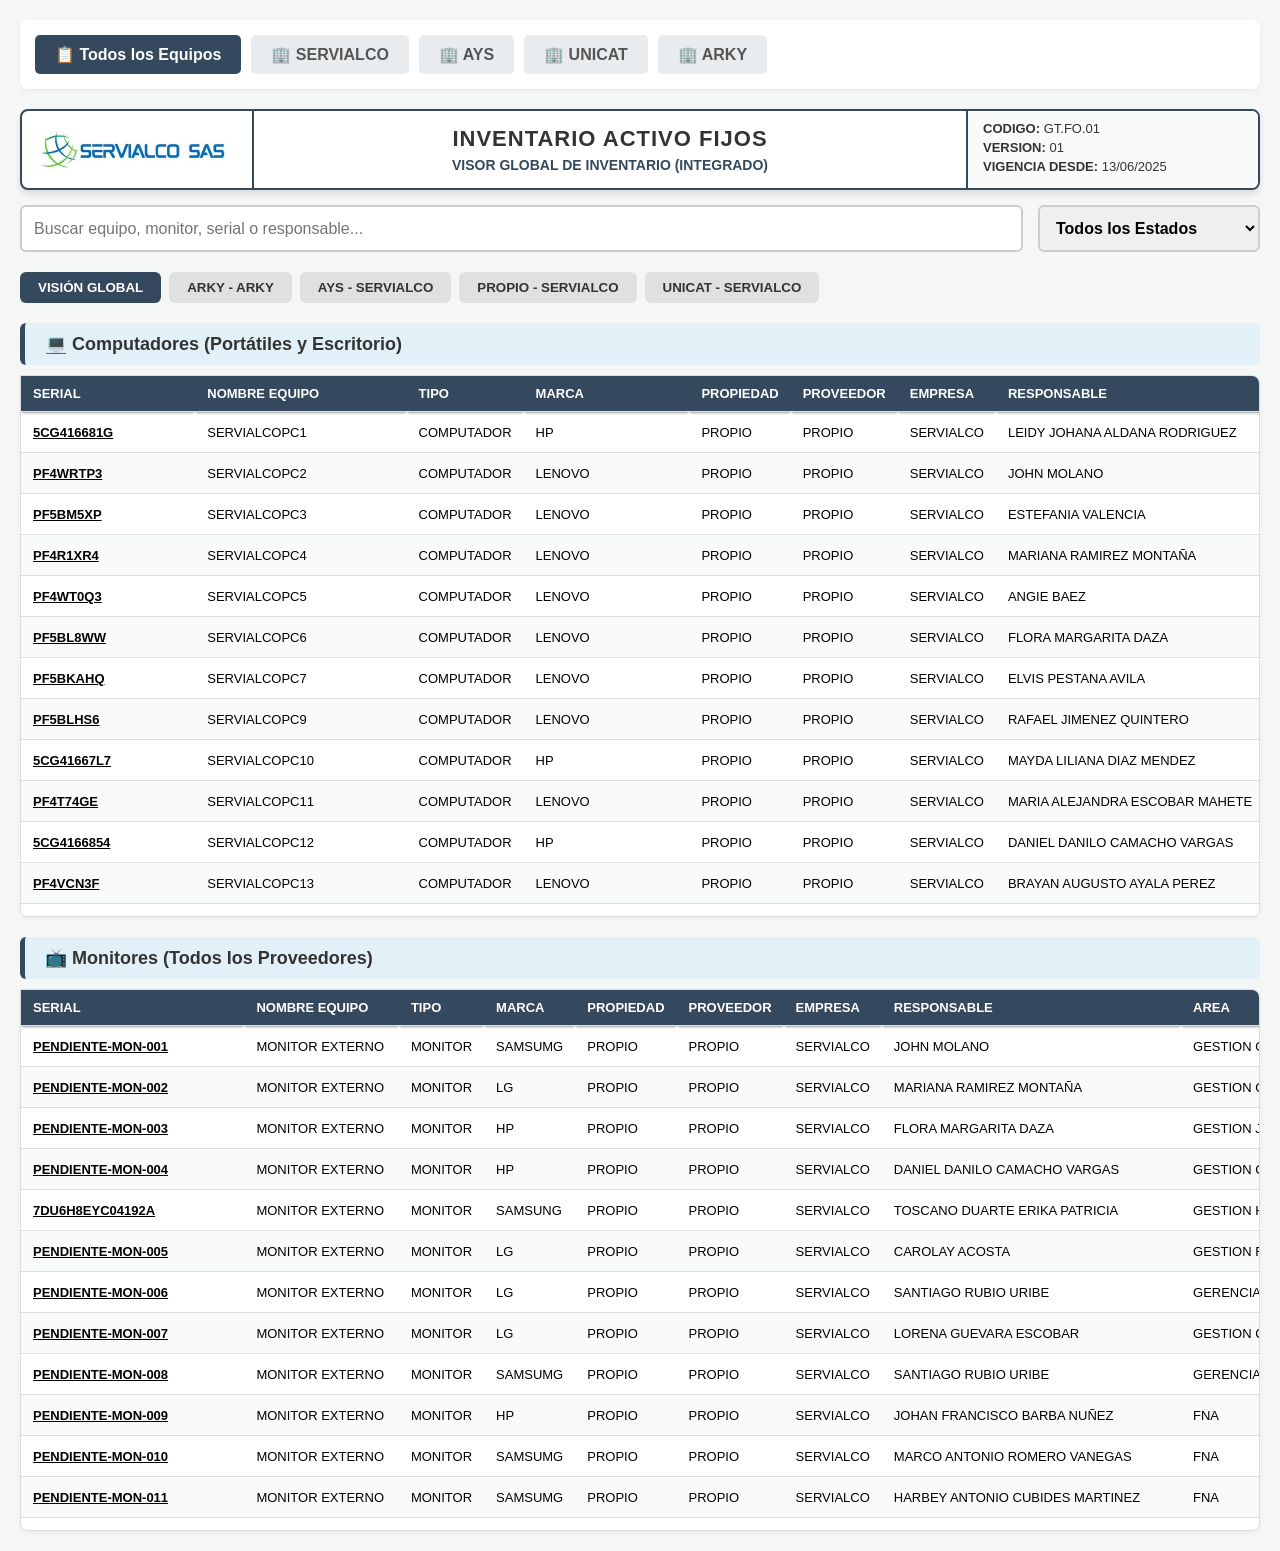
==== index.html @ 87a8bcdc "Refactor index.html for navigation and table updates Updated navigation menu and header section. Imp" ====
<!DOCTYPE html>
<html lang="es">
<head>
    <meta charset="UTF-8">
    <meta name="viewport" content="width=device-width, initial-scale=1.0">
    <title>Visor Global de Inventario - Servialco</title>
    <link rel="stylesheet" href="css/style.css">
    <style>
        :root { --tema-color: #34495E; }
        .tabs { display: flex; gap: 8px; margin-bottom: 15px; overflow-x: auto; }
        .tab-btn { background-color: #e0e0e0; border: none; padding: 8px 18px; cursor: pointer; border-radius: 6px; font-weight: bold; color: #333; transition: 0.3s; white-space: nowrap; }
        .tab-btn:hover { background-color: #7f8c8d; color: white; }
        .tab-btn.active { background-color: var(--tema-color); color: white; }
    </style>
</head>
<body>

    <!-- MENÚ DE NAVEGACIÓN -->
    <div class="nav-modules">
        <a href="index.html" class="active">📋 Todos los Equipos</a>
        <a href="Servialco/servialco.html">🏢 SERVIALCO</a>
        <a href="AYS-Servialco/ays-servialco.html">🏢 AYS</a>
        <a href="UNICAT/unicat.html">🏢 UNICAT</a>
        <a href="ARKY/arky.html">🏢 ARKY</a>
    </div>

    <!-- NUEVA CABECERA OFICIAL: ETIQUETA ACTIVO FIJOS -->
    <div class="doc-header">
        <div class="doc-logo">
            <img src="logo-servialco.png" alt="Logo" onerror="this.style.display='none'">
        </div>
        <div class="doc-title">
            INVENTARIO ACTIVO FIJOS
            <span>VISOR GLOBAL DE INVENTARIO (INTEGRADO)</span>
        </div>
        <div class="doc-meta">
            <div><strong>CODIGO:</strong> GT.FO.01</div>
            <div><strong>VERSION:</strong> 01</div>
            <div><strong>VIGENCIA DESDE:</strong> 13/06/2025</div>
        </div>
    </div>

    <!-- FILTROS Y BÚSQUEDA -->
    <div class="search-container">
        <input type="text" id="buscador" class="buscador" onkeyup="filtrarTabla()" placeholder="Buscar equipo, monitor, serial o responsable...">
        <select id="filtro-estado" class="filtro-estado" onchange="filtrarTabla()">
            <option value="">Todos los Estados</option>
            <option value="ASIGNADO">Asignados</option>
            <option value="BODEGA">En Bodega</option>
            <option value="DEVUELTO">Devueltos a Proveedor</option>
            <option value="SOPORTE">En Soporte</option>
        </select>
    </div>

    <div class="tabs" id="tabs-container"></div>

    <!-- TABLAS DE DATOS CON CLASE table-container (Activa el Sticky Header) -->
    <div id="sec-computadores" style="display:none;">
        <h2 class="titulo-seccion">💻 Computadores (Portátiles y Escritorio)</h2>
        <div class="table-container">
            <table>
                <thead><tr class="filas-cabecera"></tr></thead>
                <tbody id="cuerpo-computadores"></tbody>
            </table>
        </div>
    </div>

    <div id="sec-monitores" style="display:none;">
        <h2 class="titulo-seccion">📺 Monitores (Todos los Proveedores)</h2>
        <div class="table-container">
            <table>
                <thead><tr class="filas-cabecera"></tr></thead>
                <tbody id="cuerpo-monitores"></tbody>
            </table>
        </div>
    </div>

    <!-- MODAL DE CONSULTA DE HISTORIAL -->
    <div id="modalHistorial" class="modal">
        <div class="modal-content" style="width: 80%;">
            <div class="modal-header">Trazabilidad del Activo: <span id="historial-serial"></span></div>
            <div class="table-container" style="max-height: 350px;">
                <table style="width:100%;">
                    <thead>
                        <tr>
                            <th>Fecha</th>
                            <th>Evento</th>
                            <th>Responsable</th>
                            <th>Ubicación</th>
                            <th>Estado</th>
                            <th>Observaciones</th>
                        </tr>
                    </thead>
                    <tbody id="cuerpo-historial"></tbody>
                </table>
            </div>
            <div class="modal-footer">
                <button class="btn-cancelar" onclick="cerrarHistorial()">Cerrar</button>
            </div>
        </div>
    </div>

    <script>
        let encabezadosGlobales = [];
        let datosGlobales = [];

        // Rutas a los CSV de todos los módulos
        const ARCHIVOS_CSV = [
            'Servialco/servialco.csv',
            'AYS-Servialco/ays-servialco.csv',
            'UNICAT/unicat.csv',
            'ARKY/arky.csv'
        ];

        window.onload = () => { cargarInventarioUnificado(); };

        async function cargarInventarioUnificado() {
            try {
                datosGlobales = [];
                let gruposUnicos = new Set();
                let cabeceraEstablecida = false;

                const timestamp = new Date().getTime();
                const respuestas = await Promise.all(
                    ARCHIVOS_CSV.map(url => fetch(`${url}?${timestamp}`).then(r => r.ok ? r.text() : ''))
                );

                respuestas.forEach(data => {
                    if (!data) return;
                    const filas = data.split('\n').filter(row => row.trim().length > 0);
                    if (filas.length === 0) return;

                    const separador = filas[0].includes(';') ? ';' : ',';
                    
                    if (!cabeceraEstablecida) {
                        encabezadosGlobales = filas[0].split(separador);
                        let htmlCabecera = '';
                        encabezadosGlobales.forEach((h, index) => {
                            // Forzamos el nombre de la columna 0 a "SERIAL" por estética unificada
                            let nombreMostrar = index === 0 ? 'SERIAL' : h.toUpperCase().replace(/_/g, ' ');
                            htmlCabecera += `<th>${nombreMostrar}</th>`;
                        });
                        document.querySelectorAll('.filas-cabecera').forEach(el => el.innerHTML = htmlCabecera);
                        cabeceraEstablecida = true;
                    }

                    for (let i = 1; i < filas.length; i++) {
                        const columnas = filas[i].split(separador);
                        const proveedor = columnas[5] ? columnas[5].trim() : 'PROPIO';
                        const empresa = columnas[6] ? columnas[6].trim() : 'S/E';
                        const etiquetaGrupo = `${proveedor} - ${empresa}`;
                        
                        gruposUnicos.add(etiquetaGrupo);
                        datosGlobales.push({ data: columnas, grupo: etiquetaGrupo });
                    }
                });

                const tabsContainer = document.getElementById('tabs-container');
                tabsContainer.innerHTML = `<button class="tab-btn active" onclick="filtrarPorPestana('TODOS', this)">VISIÓN GLOBAL</button>`;
                
                Array.from(gruposUnicos).sort().forEach(grupo => {
                    if (grupo !== " - ") tabsContainer.innerHTML += `<button class="tab-btn" onclick="filtrarPorPestana('${grupo}', this)">${grupo}</button>`;
                });

                pintarTablas(datosGlobales);
                filtrarTabla();
            } catch (e) { console.error("Error unificando los inventarios", e); }
        }

        function pintarTablas(datos) {
            let htmlComps = '';
            let htmlMons = '';

            // Búsqueda dinámica de índices de columna por nombre
            let idxEstado = encabezadosGlobales.findIndex(h => h.toLowerCase() === 'estado');
            let idxTipo = encabezadosGlobales.findIndex(h => h.toLowerCase() === 'tipo');
            let idxSerialOrig = 0; // En nuestros CSV estandarizados, la llave primaria SIEMPRE es la col 0

            datos.forEach(fila => {
                let celdas = fila.data;
                let estadoActual = idxEstado > -1 && celdas[idxEstado] ? celdas[idxEstado].trim().toUpperCase() : '';
                let valSerialOrig = celdas[idxSerialOrig] ? celdas[idxSerialOrig].trim() : '';
                let tipoVal = idxTipo > -1 && celdas[idxTipo] ? celdas[idxTipo].trim().toUpperCase() : '';

                let esMonitor = tipoVal.includes('MONITOR') || tipoVal.includes('PANTALLA');

                let filaHtml = `<tr class="fila-dato ${esMonitor ? 'fila-monitor' : 'fila-comp'}" data-grupo="${fila.grupo}" data-estado="${estadoActual}">`;
                
                celdas.forEach((celda, index) => {
                    let contenido = celda || '';
                    if (index === idxEstado) {
                        let claseBadge = contenido === 'ASIGNADO' ? 'bg-asignado' : (contenido === 'BODEGA' ? 'bg-bodega' : 'bg-default');
                        contenido = `<span class="badge ${claseBadge}">${contenido}</span>`;
                    }
                    
                    // Colocamos el enlace clickeable azul en la columna del Serial (Columna 0)
                    if (index === idxSerialOrig && valSerialOrig !== '') {
                        contenido = `<a href="javascript:void(0)" onclick="verHistorial('${valSerialOrig}')" style="color: inherit; font-weight: bold; text-decoration: underline; cursor: pointer;">${valSerialOrig}</a>`;
                    }
                    
                    filaHtml += `<td>${contenido}</td>`;
                });
                filaHtml += '</tr>';

                if (esMonitor) htmlMons += filaHtml;
                else htmlComps += filaHtml;
            });

            document.getElementById('cuerpo-computadores').innerHTML = htmlComps;
            document.getElementById('cuerpo-monitores').innerHTML = htmlMons;
        }

        function filtrarPorPestana(grupo, btn) {
            document.querySelectorAll('.tab-btn').forEach(b => b.classList.remove('active'));
            btn.classList.add('active');
            document.getElementById("buscador").value = '';
            document.getElementById("filtro-estado").value = '';
            filtrarTabla();
        }

        function filtrarTabla() {
            let filtroGlobal = document.getElementById("buscador").value.toUpperCase();
            let filtroEstado = document.getElementById("filtro-estado").value.toUpperCase();
            let grupoActivo = document.querySelector('.tab-btn.active').innerText;

            let countC = 0, countM = 0;

            document.querySelectorAll('.fila-dato').forEach(fila => {
                let coincidePestana = (grupoActivo.includes('TODOS') || grupoActivo.includes('GLOBAL') || fila.getAttribute('data-grupo') === grupoActivo);
                let coincideEstado = (filtroEstado === "" || fila.getAttribute('data-estado') === filtroEstado);
                let coincideGlobal = fila.innerText.toUpperCase().includes(filtroGlobal);
                
                if (coincidePestana && coincideEstado && coincideGlobal) {
                    fila.style.display = "";
                    if (fila.classList.contains('fila-comp')) countC++;
                    else if (fila.classList.contains('fila-monitor')) countM++;
                } else {
                    fila.style.display = "none";
                }
            });

            document.getElementById('sec-computadores').style.display = countC > 0 ? 'block' : 'none';
            document.getElementById('sec-monitores').style.display = countM > 0 ? 'block' : 'none';
        }

        function cerrarHistorial() { document.getElementById('modalHistorial').style.display = 'none'; }

        async function verHistorial(serialPrincipal) {
            try {
                document.getElementById('historial-serial').innerText = serialPrincipal;
                document.getElementById('cuerpo-historial').innerHTML = '<tr><td colspan="6" style="text-align:center; padding: 20px;">Consultando bitácora... ⏳</td></tr>';
                document.getElementById('modalHistorial').style.display = 'block';

                const response = await fetch('bitacora.csv?' + new Date().getTime());
                const data = await response.text();
                const filas = data.split('\n').filter(row => row.trim().length > 0);
                
                let htmlHistorial = '';
                let hayRegistros = false;
                
                for(let i=1; i<filas.length; i++) {
                    let sep = filas[i].includes(';') ? ';' : ',';
                    let cols = filas[i].split(sep);
                    let colSerial = cols[1] ? cols[1].trim().toUpperCase() : '';
                    
                    if(colSerial === serialPrincipal.toUpperCase()) {
                        hayRegistros = true;
                        htmlHistorial += `<tr style="border-bottom: 1px solid #ddd;">
                            <td style="padding: 10px;">${cols[0] || ''}</td>
                            <td style="padding: 10px;"><strong>${cols[2] || ''}</strong></td>
                            <td style="padding: 10px;">${cols[3] || ''}</td>
                            <td style="padding: 10px;">${cols[6] || ''}</td>
                            <td style="padding: 10px;"><span class="badge bg-default">${cols[7] || ''}</span></td>
                            <td style="padding: 10px;">${cols[10] || ''}</td>
                        </tr>`;
                    }
                }
                if(!hayRegistros) htmlHistorial = '<tr><td colspan="6" style="text-align:center; padding: 20px;">No hay registros de trazabilidad.</td></tr>';
                document.getElementById('cuerpo-historial').innerHTML = htmlHistorial;
            } catch(e) { document.getElementById('cuerpo-historial').innerHTML = '<tr><td colspan="6" style="text-align:center; color:red; padding: 20px;">Error al cargar.</td></tr>'; }
        }
    </script>
</body>
</html>
---- css/style.css ----
body { font-family: 'Segoe UI', Tahoma, Geneva, Verdana, sans-serif; background-color: #f4f7f6; margin: 0; padding: 20px; }

/* Navegación */
.nav-modules { display: flex; gap: 10px; margin-bottom: 20px; overflow-x: auto; background: white; padding: 15px; border-radius: 8px; box-shadow: 0 2px 4px rgba(0,0,0,0.05); }
.nav-modules a { text-decoration: none; padding: 10px 20px; border-radius: 5px; color: #555; font-weight: bold; background: #e9ecef; transition: 0.3s; white-space: nowrap; }
.nav-modules a:hover, .nav-modules a.active { background: var(--tema-color, #34495E); color: white; }

/* NUEVA ETIQUETA OFICIAL: INVENTARIO ACTIVO FIJOS */
.doc-header { display: flex; align-items: stretch; justify-content: space-between; background-color: white; border: 2px solid var(--tema-color, #34495E); color: #333; margin-bottom: 15px; border-radius: 8px; overflow: hidden; box-shadow: 0 4px 6px rgba(0,0,0,0.1); }
.doc-logo { padding: 15px; flex: 0 0 200px; display: flex; align-items: center; justify-content: center; border-right: 2px solid var(--tema-color, #34495E); }
.doc-logo img { max-height: 65px; max-width: 100%; }
.doc-title { flex: 1; display: flex; flex-direction: column; align-items: center; justify-content: center; font-weight: 900; font-size: 22px; border-right: 2px solid var(--tema-color, #34495E); text-align: center; padding: 10px; letter-spacing: 1px; }
.doc-title span { font-size: 14px; font-weight: bold; color: var(--tema-color, #34495E); margin-top: 5px; letter-spacing: 0px; }
.doc-meta { flex: 0 0 260px; display: flex; flex-direction: column; justify-content: center; font-size: 13px; padding: 10px 15px; background-color: #f9fbfb; }
.doc-meta div { margin-bottom: 4px; }
.doc-meta strong { font-weight: 900; }

/* Botones y Buscador */
.btn-accion { background-color: #f4f7f6; color: var(--tema-color, #34495E); border: 2px solid var(--tema-color, #34495E); padding: 12px 20px; border-radius: 5px; font-size: 16px; font-weight: bold; cursor: pointer; display: block; margin-bottom: 20px; width: 100%; transition: 0.3s; box-shadow: 0 2px 4px rgba(0,0,0,0.05);}
.btn-accion:hover { background-color: var(--tema-color, #34495E); color: white; }
.search-container { display: flex; gap: 15px; margin-bottom: 20px; }
input[type="text"].buscador { flex-grow: 1; padding: 12px; font-size: 16px; border: 2px solid #ccc; border-radius: 6px; outline: none; }
select.filtro-estado { padding: 12px; font-size: 16px; border: 2px solid #ccc; border-radius: 6px; outline: none; font-weight: bold; }
.titulo-seccion { background-color: #e2f0f7; color: #333; padding: 10px 20px; margin: 20px 0 10px 0; border-radius: 6px; font-size: 18px; border-left: 5px solid var(--tema-color, #34495E); }

/* CORRECCIÓN: TABLAS CON SCROLL Y ENCABEZADOS FIJOS (STICKY) */
.table-container { max-height: 60vh; overflow-y: auto; overflow-x: auto; border-radius: 0 8px 8px 8px; box-shadow: 0 2px 4px rgba(0,0,0,0.05); background: white; border: 1px solid #ddd; }
table { width: 100%; border-collapse: separate; border-spacing: 0; font-size: 13px; }
th, td { padding: 10px 12px; text-align: left; border-bottom: 1px solid #ddd; white-space: nowrap; }
th { background-color: var(--tema-color, #34495E); color: white; font-weight: bold; position: sticky; top: 0; z-index: 10; box-shadow: 0 2px 2px -1px rgba(0,0,0,0.4); } /* Z-index y Sticky mantienen la cabecera arriba */

tr:nth-child(even) td { background-color: #f9fbfb; }
tr:hover td { background-color: #f1f1f1; }
.badge { padding: 4px 8px; border-radius: 12px; font-size: 11px; font-weight: bold; color: white; display: inline-block; }
.bg-asignado { background-color: #1B9B59; } .bg-bodega { background-color: #70C457; } .bg-default { background-color: #666; }

/* Modales */
.modal { display: none; position: fixed; z-index: 1000; left: 0; top: 0; width: 100%; height: 100%; background-color: rgba(0,0,0,0.5); }
.modal-content { background-color: #fff; margin: 5% auto; padding: 25px; border-radius: 8px; box-shadow: 0 5px 15px rgba(0,0,0,0.3); max-height: 90vh; overflow-y: auto; }
.modal-header { font-size: 20px; font-weight: bold; color: var(--tema-color, #34495E); margin-bottom: 15px; border-bottom: 2px solid #ddd; padding-bottom: 10px; }
.modal-footer { margin-top: 20px; display: flex; justify-content: flex-end; gap: 10px; }
.btn-cancelar { background-color: #ccc; border: none; padding: 10px 15px; border-radius: 4px; cursor: pointer; font-weight: bold; }
.btn-guardar { background-color: var(--tema-color, #34495E); color: white; border: none; padding: 10px 15px; border-radius: 4px; cursor: pointer; font-weight: bold; }
.form-grid { display: grid; grid-template-columns: 1fr 1fr; gap: 15px; }
.form-group { display: flex; flex-direction: column; }
.form-group label { font-size: 12px; font-weight: bold; color: #555; margin-bottom: 5px; }
.form-group input, .form-group select { padding: 8px; border: 1px solid #ccc; border-radius: 4px; }
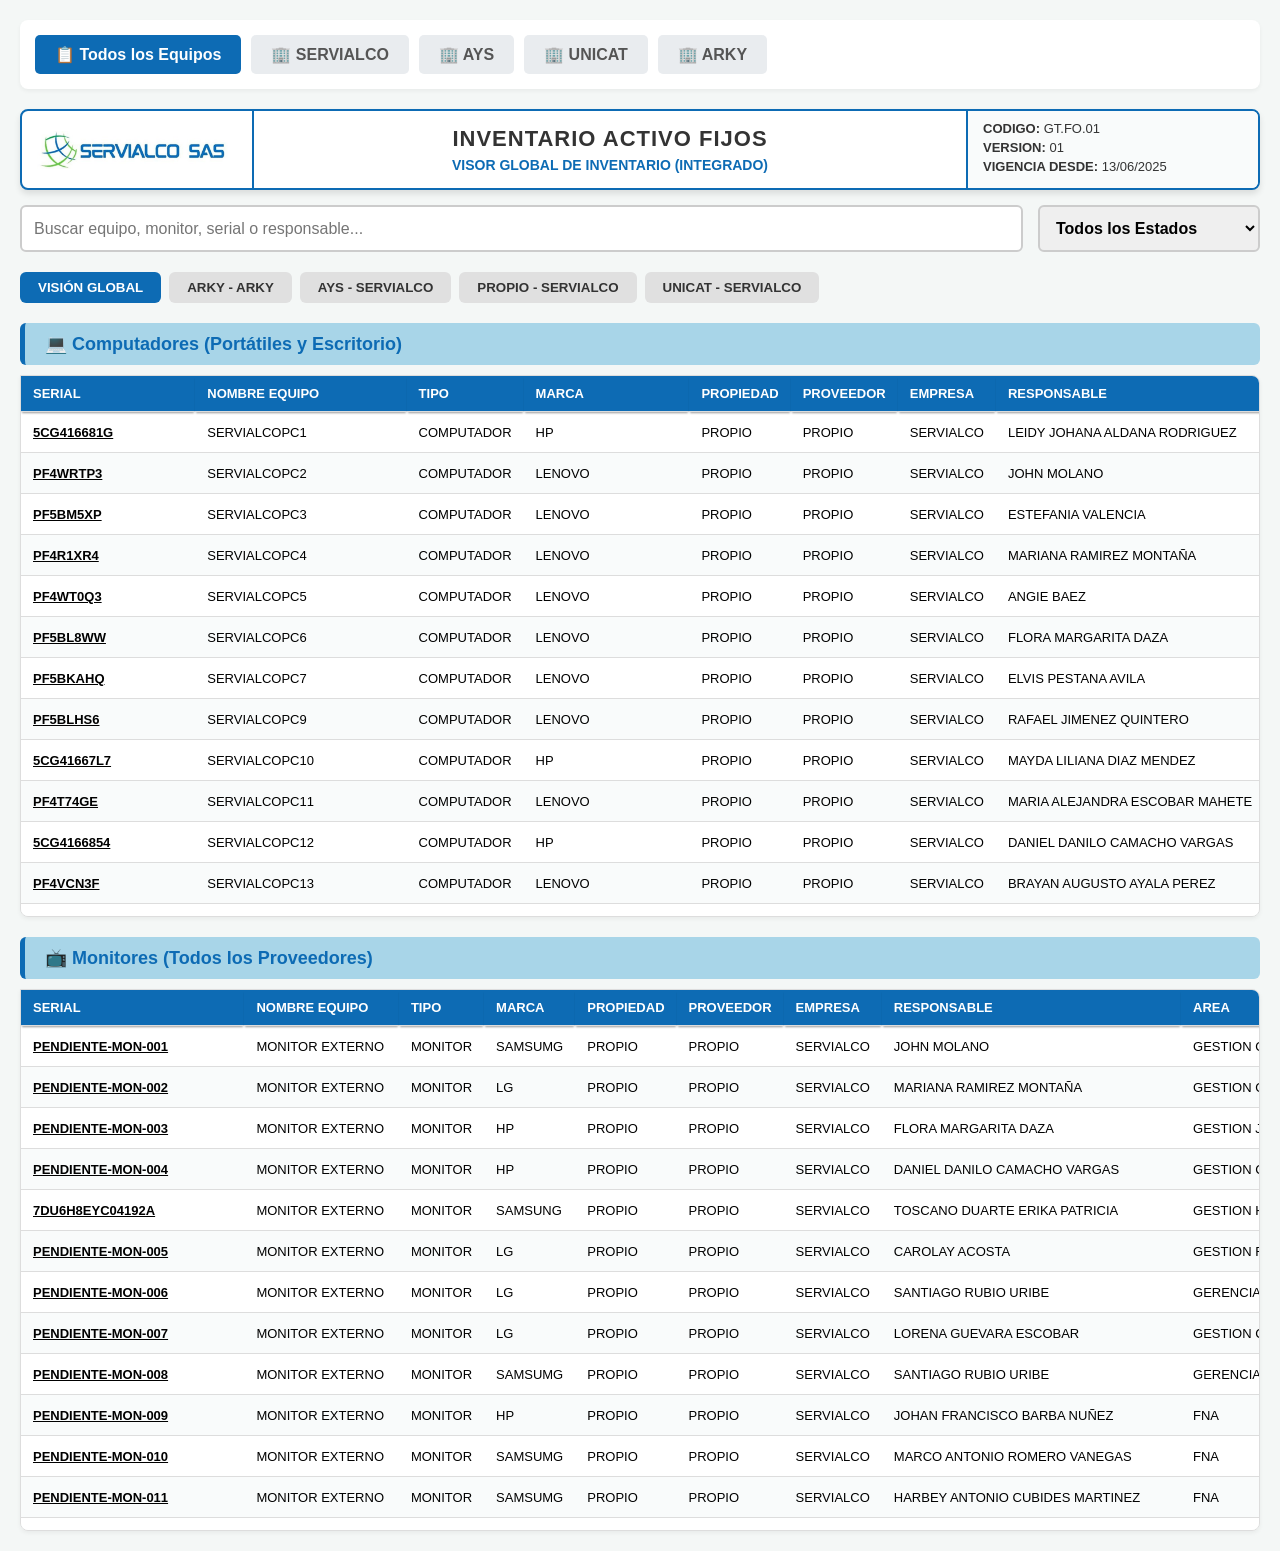
==== commit 4ccfe535: "Change theme color and tab button styles Updated theme color and hover effects for tab buttons." ====
--- a/index.html
+++ b/index.html
@@ -6,10 +6,10 @@
     <title>Visor Global de Inventario - Servialco</title>
     <link rel="stylesheet" href="css/style.css">
     <style>
-        :root { --tema-color: #34495E; }
+        :root { --tema-color: #0D6BB4; --text-on-tema: white; }
         .tabs { display: flex; gap: 8px; margin-bottom: 15px; overflow-x: auto; }
         .tab-btn { background-color: #e0e0e0; border: none; padding: 8px 18px; cursor: pointer; border-radius: 6px; font-weight: bold; color: #333; transition: 0.3s; white-space: nowrap; }
-        .tab-btn:hover { background-color: #7f8c8d; color: white; }
+        .tab-btn:hover { background-color: #A8D5E8; color: #0D6BB4; }
         .tab-btn.active { background-color: var(--tema-color); color: white; }
     </style>
 </head>
--- a/css/style.css
+++ b/css/style.css
@@ -3,44 +3,50 @@
 /* Navegación */
 .nav-modules { display: flex; gap: 10px; margin-bottom: 20px; overflow-x: auto; background: white; padding: 15px; border-radius: 8px; box-shadow: 0 2px 4px rgba(0,0,0,0.05); }
 .nav-modules a { text-decoration: none; padding: 10px 20px; border-radius: 5px; color: #555; font-weight: bold; background: #e9ecef; transition: 0.3s; white-space: nowrap; }
-.nav-modules a:hover, .nav-modules a.active { background: var(--tema-color, #34495E); color: white; }
+.nav-modules a:hover, .nav-modules a.active { background: var(--tema-color, #0D6BB4); color: var(--text-on-tema, white); }
 
-/* NUEVA ETIQUETA OFICIAL: INVENTARIO ACTIVO FIJOS */
-.doc-header { display: flex; align-items: stretch; justify-content: space-between; background-color: white; border: 2px solid var(--tema-color, #34495E); color: #333; margin-bottom: 15px; border-radius: 8px; overflow: hidden; box-shadow: 0 4px 6px rgba(0,0,0,0.1); }
-.doc-logo { padding: 15px; flex: 0 0 200px; display: flex; align-items: center; justify-content: center; border-right: 2px solid var(--tema-color, #34495E); }
+/* ETIQUETA OFICIAL CON COLORES CORPORATIVOS */
+.doc-header { display: flex; align-items: stretch; justify-content: space-between; background-color: white; border: 2px solid var(--tema-color, #0D6BB4); color: #333; margin-bottom: 15px; border-radius: 8px; overflow: hidden; box-shadow: 0 4px 6px rgba(0,0,0,0.1); }
+.doc-logo { padding: 15px; flex: 0 0 200px; display: flex; align-items: center; justify-content: center; border-right: 2px solid var(--tema-color, #0D6BB4); }
 .doc-logo img { max-height: 65px; max-width: 100%; }
-.doc-title { flex: 1; display: flex; flex-direction: column; align-items: center; justify-content: center; font-weight: 900; font-size: 22px; border-right: 2px solid var(--tema-color, #34495E); text-align: center; padding: 10px; letter-spacing: 1px; }
-.doc-title span { font-size: 14px; font-weight: bold; color: var(--tema-color, #34495E); margin-top: 5px; letter-spacing: 0px; }
+.doc-title { flex: 1; display: flex; flex-direction: column; align-items: center; justify-content: center; font-weight: 900; font-size: 22px; border-right: 2px solid var(--tema-color, #0D6BB4); text-align: center; padding: 10px; letter-spacing: 1px; }
+.doc-title span { font-size: 14px; font-weight: bold; color: var(--tema-color, #0D6BB4); margin-top: 5px; letter-spacing: 0px; }
 .doc-meta { flex: 0 0 260px; display: flex; flex-direction: column; justify-content: center; font-size: 13px; padding: 10px 15px; background-color: #f9fbfb; }
 .doc-meta div { margin-bottom: 4px; }
 .doc-meta strong { font-weight: 900; }
 
 /* Botones y Buscador */
-.btn-accion { background-color: #f4f7f6; color: var(--tema-color, #34495E); border: 2px solid var(--tema-color, #34495E); padding: 12px 20px; border-radius: 5px; font-size: 16px; font-weight: bold; cursor: pointer; display: block; margin-bottom: 20px; width: 100%; transition: 0.3s; box-shadow: 0 2px 4px rgba(0,0,0,0.05);}
-.btn-accion:hover { background-color: var(--tema-color, #34495E); color: white; }
+.btn-accion { background-color: #f4f7f6; color: var(--tema-color, #0D6BB4); border: 2px solid var(--tema-color, #0D6BB4); padding: 12px 20px; border-radius: 5px; font-size: 16px; font-weight: bold; cursor: pointer; display: block; margin-bottom: 20px; width: 100%; transition: 0.3s; box-shadow: 0 2px 4px rgba(0,0,0,0.05);}
+.btn-accion:hover { background-color: var(--tema-color, #0D6BB4); color: var(--text-on-tema, white); }
 .search-container { display: flex; gap: 15px; margin-bottom: 20px; }
 input[type="text"].buscador { flex-grow: 1; padding: 12px; font-size: 16px; border: 2px solid #ccc; border-radius: 6px; outline: none; }
 select.filtro-estado { padding: 12px; font-size: 16px; border: 2px solid #ccc; border-radius: 6px; outline: none; font-weight: bold; }
-.titulo-seccion { background-color: #e2f0f7; color: #333; padding: 10px 20px; margin: 20px 0 10px 0; border-radius: 6px; font-size: 18px; border-left: 5px solid var(--tema-color, #34495E); }
 
-/* CORRECCIÓN: TABLAS CON SCROLL Y ENCABEZADOS FIJOS (STICKY) */
+/* Uso del Azul Claro (#A8D5E8) para los fondos de los títulos de sección */
+.titulo-seccion { background-color: #A8D5E8; color: #0D6BB4; padding: 10px 20px; margin: 20px 0 10px 0; border-radius: 6px; font-size: 18px; border-left: 5px solid var(--tema-color, #0D6BB4); font-weight: bold; }
+
+/* TABLAS (STICKY HEADER) */
 .table-container { max-height: 60vh; overflow-y: auto; overflow-x: auto; border-radius: 0 8px 8px 8px; box-shadow: 0 2px 4px rgba(0,0,0,0.05); background: white; border: 1px solid #ddd; }
 table { width: 100%; border-collapse: separate; border-spacing: 0; font-size: 13px; }
 th, td { padding: 10px 12px; text-align: left; border-bottom: 1px solid #ddd; white-space: nowrap; }
-th { background-color: var(--tema-color, #34495E); color: white; font-weight: bold; position: sticky; top: 0; z-index: 10; box-shadow: 0 2px 2px -1px rgba(0,0,0,0.4); } /* Z-index y Sticky mantienen la cabecera arriba */
+th { background-color: var(--tema-color, #0D6BB4); color: var(--text-on-tema, white); font-weight: bold; position: sticky; top: 0; z-index: 10; box-shadow: 0 2px 2px -1px rgba(0,0,0,0.4); }
 
 tr:nth-child(even) td { background-color: #f9fbfb; }
 tr:hover td { background-color: #f1f1f1; }
+
+/* Badges con los Verdes de la Paleta */
 .badge { padding: 4px 8px; border-radius: 12px; font-size: 11px; font-weight: bold; color: white; display: inline-block; }
-.bg-asignado { background-color: #1B9B59; } .bg-bodega { background-color: #70C457; } .bg-default { background-color: #666; }
+.bg-asignado { background-color: #1B9B59; } /* Verde Oscuro */
+.bg-bodega { background-color: #70C457; }   /* Verde Claro */
+.bg-default { background-color: #0D6BB4; }  /* Azul */
 
 /* Modales */
 .modal { display: none; position: fixed; z-index: 1000; left: 0; top: 0; width: 100%; height: 100%; background-color: rgba(0,0,0,0.5); }
 .modal-content { background-color: #fff; margin: 5% auto; padding: 25px; border-radius: 8px; box-shadow: 0 5px 15px rgba(0,0,0,0.3); max-height: 90vh; overflow-y: auto; }
-.modal-header { font-size: 20px; font-weight: bold; color: var(--tema-color, #34495E); margin-bottom: 15px; border-bottom: 2px solid #ddd; padding-bottom: 10px; }
+.modal-header { font-size: 20px; font-weight: bold; color: var(--tema-color, #0D6BB4); margin-bottom: 15px; border-bottom: 2px solid #ddd; padding-bottom: 10px; }
 .modal-footer { margin-top: 20px; display: flex; justify-content: flex-end; gap: 10px; }
-.btn-cancelar { background-color: #ccc; border: none; padding: 10px 15px; border-radius: 4px; cursor: pointer; font-weight: bold; }
-.btn-guardar { background-color: var(--tema-color, #34495E); color: white; border: none; padding: 10px 15px; border-radius: 4px; cursor: pointer; font-weight: bold; }
+.btn-cancelar { background-color: #ccc; border: none; padding: 10px 15px; border-radius: 4px; cursor: pointer; font-weight: bold; color: #333; }
+.btn-guardar { background-color: var(--tema-color, #0D6BB4); color: var(--text-on-tema, white); border: none; padding: 10px 15px; border-radius: 4px; cursor: pointer; font-weight: bold; }
 .form-grid { display: grid; grid-template-columns: 1fr 1fr; gap: 15px; }
 .form-group { display: flex; flex-direction: column; }
 .form-group label { font-size: 12px; font-weight: bold; color: #555; margin-bottom: 5px; }
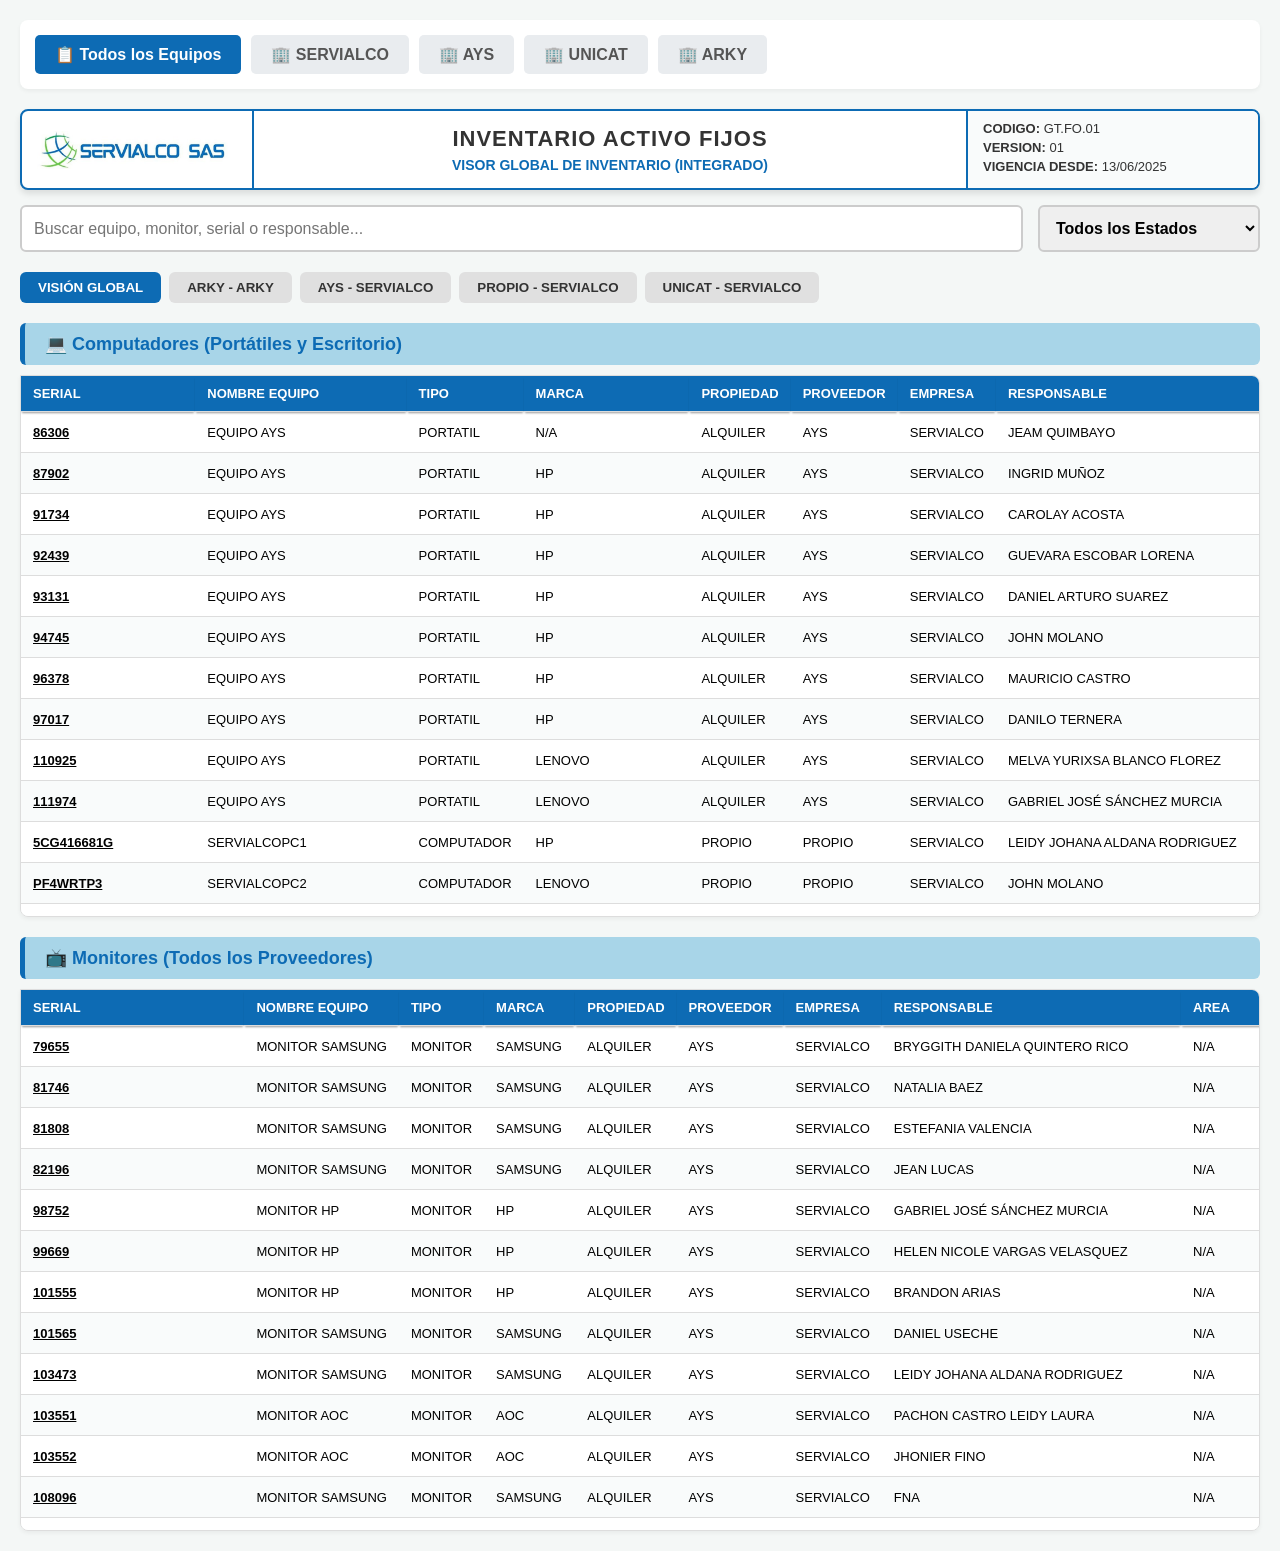
==== commit 23e06901: "Update comments and script references in index.html" ====
--- a/index.html
+++ b/index.html
@@ -24,7 +24,7 @@
         <a href="ARKY/arky.html">🏢 ARKY</a>
     </div>
 
-    <!-- NUEVA CABECERA OFICIAL: ETIQUETA ACTIVO FIJOS -->
+    <!-- CABECERA OFICIAL: ETIQUETA ACTIVO FIJOS -->
     <div class="doc-header">
         <div class="doc-logo">
             <img src="logo-servialco.png" alt="Logo" onerror="this.style.display='none'">
@@ -52,9 +52,10 @@
         </select>
     </div>
 
+    <!-- PESTAÑAS DE GRUPOS UNIFICADOS -->
     <div class="tabs" id="tabs-container"></div>
 
-    <!-- TABLAS DE DATOS CON CLASE table-container (Activa el Sticky Header) -->
+    <!-- TABLAS DE DATOS CON STICKY HEADER -->
     <div id="sec-computadores" style="display:none;">
         <h2 class="titulo-seccion">💻 Computadores (Portátiles y Escritorio)</h2>
         <div class="table-container">
@@ -75,7 +76,7 @@
         </div>
     </div>
 
-    <!-- MODAL DE CONSULTA DE HISTORIAL -->
+    <!-- MODAL DE HISTORIAL -->
     <div id="modalHistorial" class="modal">
         <div class="modal-content" style="width: 80%;">
             <div class="modal-header">Trazabilidad del Activo: <span id="historial-serial"></span></div>
@@ -100,11 +101,13 @@
         </div>
     </div>
 
+    <!-- SCRIPTS MODULARES -->
+    <script src="js/api.js"></script>
+    <script src="js/ui.js"></script>
     <script>
-        let encabezadosGlobales = [];
         let datosGlobales = [];
 
-        // Rutas a los CSV de todos los módulos
+        // Rutas relativas desde la raíz a los CSVs
         const ARCHIVOS_CSV = [
             'Servialco/servialco.csv',
             'AYS-Servialco/ays-servialco.csv',
@@ -121,11 +124,15 @@
                 let cabeceraEstablecida = false;
 
                 const timestamp = new Date().getTime();
-                const respuestas = await Promise.all(
+                
+                // 1. Cargar CSVs base
+                const respuestasCsv = await Promise.all(
                     ARCHIVOS_CSV.map(url => fetch(`${url}?${timestamp}`).then(r => r.ok ? r.text() : ''))
                 );
 
-                respuestas.forEach(data => {
+                let mapaInventario = {};
+
+                respuestasCsv.forEach(data => {
                     if (!data) return;
                     const filas = data.split('\n').filter(row => row.trim().length > 0);
                     if (filas.length === 0) return;
@@ -134,27 +141,68 @@
                     
                     if (!cabeceraEstablecida) {
                         encabezadosGlobales = filas[0].split(separador);
-                        let htmlCabecera = '';
-                        encabezadosGlobales.forEach((h, index) => {
-                            // Forzamos el nombre de la columna 0 a "SERIAL" por estética unificada
-                            let nombreMostrar = index === 0 ? 'SERIAL' : h.toUpperCase().replace(/_/g, ' ');
-                            htmlCabecera += `<th>${nombreMostrar}</th>`;
-                        });
-                        document.querySelectorAll('.filas-cabecera').forEach(el => el.innerHTML = htmlCabecera);
+                        renderizarEncabezados(false);
                         cabeceraEstablecida = true;
                     }
 
                     for (let i = 1; i < filas.length; i++) {
                         const columnas = filas[i].split(separador);
+                        const serialKey = columnas[0] ? columnas[0].trim().toUpperCase() : '';
                         const proveedor = columnas[5] ? columnas[5].trim() : 'PROPIO';
                         const empresa = columnas[6] ? columnas[6].trim() : 'S/E';
                         const etiquetaGrupo = `${proveedor} - ${empresa}`;
                         
-                        gruposUnicos.add(etiquetaGrupo);
-                        datosGlobales.push({ data: columnas, grupo: etiquetaGrupo });
+                        if (serialKey) {
+                            gruposUnicos.add(etiquetaGrupo);
+                            mapaInventario[serialKey] = { data: columnas, grupo: etiquetaGrupo };
+                        }
                     }
                 });
 
+                // 2. Sincronizar en vivo con la bitácora unificada
+                try {
+                    const responseBit = await fetch(`bitacora.csv?${timestamp}`);
+                    if (responseBit.ok) {
+                        const dataBit = await responseBit.text();
+                        const filasBit = dataBit.split('\n').filter(row => row.trim().length > 0);
+                        
+                        for (let i = 1; i < filasBit.length; i++) {
+                            let sepBit = filasBit[i].includes(';') ? ';' : ',';
+                            let colsBit = filasBit[i].split(sepBit);
+                            if (colsBit.length < 11) continue;
+
+                            let bFecha = colsBit[0] ? colsBit[0].trim() : '';
+                            let bSerial = colsBit[1] ? colsBit[1].trim().toUpperCase() : '';
+                            let bResp = colsBit[3] ? colsBit[3].trim() : '';
+                            let bArea = colsBit[4] ? colsBit[4].trim() : '';
+                            let bCargo = colsBit[5] ? colsBit[5].trim() : '';
+                            let bUbic = colsBit[6] ? colsBit[6].trim() : '';
+                            let bEstado = colsBit[7] ? colsBit[7].trim().toUpperCase() : '';
+                            let bObs = colsBit[10] ? colsBit[10].trim() : '';
+
+                            if (mapaInventario[bSerial]) {
+                                let equipoEncontrado = mapaInventario[bSerial].data;
+                                let idxResp = encabezadosGlobales.findIndex(h => h.trim().toLowerCase() === 'responsable');
+                                let idxArea = encabezadosGlobales.findIndex(h => h.trim().toLowerCase() === 'area');
+                                let idxCargo = encabezadosGlobales.findIndex(h => h.trim().toLowerCase() === 'cargo');
+                                let idxUbic = encabezadosGlobales.findIndex(h => h.trim().toLowerCase() === 'ubicacion');
+                                let idxEstado = encabezadosGlobales.findIndex(h => h.trim().toLowerCase() === 'estado');
+                                let idxObs = encabezadosGlobales.findIndex(h => h.trim().toLowerCase() === 'observaciones');
+                                let idxFecha = encabezadosGlobales.findIndex(h => h.trim().toLowerCase() === 'ultima_actualizacion');
+
+                                if (idxResp > -1 && bResp) equipoEncontrado[idxResp] = bResp;
+                                if (idxArea > -1 && bArea) equipoEncontrado[idxArea] = bArea;
+                                if (idxCargo > -1 && bCargo) equipoEncontrado[idxCargo] = bCargo;
+                                if (idxUbic > -1 && bUbic) equipoEncontrado[idxUbic] = bUbic;
+                                if (idxEstado > -1 && bEstado) equipoEncontrado[idxEstado] = bEstado;
+                                if (idxObs > -1 && bObs) equipoEncontrado[idxObs] = bObs;
+                                if (idxFecha > -1 && bFecha) equipoEncontrado[idxFecha] = bFecha;
+                            }
+                        }
+                    }
+                } catch (errBit) { console.warn("Bitácora no sincronizada en visor global:", errBit); }
+
+                // 3. Crear pestañas dinámicas
                 const tabsContainer = document.getElementById('tabs-container');
                 tabsContainer.innerHTML = `<button class="tab-btn active" onclick="filtrarPorPestana('TODOS', this)">VISIÓN GLOBAL</button>`;
                 
@@ -162,52 +210,10 @@
                     if (grupo !== " - ") tabsContainer.innerHTML += `<button class="tab-btn" onclick="filtrarPorPestana('${grupo}', this)">${grupo}</button>`;
                 });
 
-                pintarTablas(datosGlobales);
+                datosGlobales = Object.values(mapaInventario);
+                pintarTablas(datosGlobales, false);
                 filtrarTabla();
             } catch (e) { console.error("Error unificando los inventarios", e); }
-        }
-
-        function pintarTablas(datos) {
-            let htmlComps = '';
-            let htmlMons = '';
-
-            // Búsqueda dinámica de índices de columna por nombre
-            let idxEstado = encabezadosGlobales.findIndex(h => h.toLowerCase() === 'estado');
-            let idxTipo = encabezadosGlobales.findIndex(h => h.toLowerCase() === 'tipo');
-            let idxSerialOrig = 0; // En nuestros CSV estandarizados, la llave primaria SIEMPRE es la col 0
-
-            datos.forEach(fila => {
-                let celdas = fila.data;
-                let estadoActual = idxEstado > -1 && celdas[idxEstado] ? celdas[idxEstado].trim().toUpperCase() : '';
-                let valSerialOrig = celdas[idxSerialOrig] ? celdas[idxSerialOrig].trim() : '';
-                let tipoVal = idxTipo > -1 && celdas[idxTipo] ? celdas[idxTipo].trim().toUpperCase() : '';
-
-                let esMonitor = tipoVal.includes('MONITOR') || tipoVal.includes('PANTALLA');
-
-                let filaHtml = `<tr class="fila-dato ${esMonitor ? 'fila-monitor' : 'fila-comp'}" data-grupo="${fila.grupo}" data-estado="${estadoActual}">`;
-                
-                celdas.forEach((celda, index) => {
-                    let contenido = celda || '';
-                    if (index === idxEstado) {
-                        let claseBadge = contenido === 'ASIGNADO' ? 'bg-asignado' : (contenido === 'BODEGA' ? 'bg-bodega' : 'bg-default');
-                        contenido = `<span class="badge ${claseBadge}">${contenido}</span>`;
-                    }
-                    
-                    // Colocamos el enlace clickeable azul en la columna del Serial (Columna 0)
-                    if (index === idxSerialOrig && valSerialOrig !== '') {
-                        contenido = `<a href="javascript:void(0)" onclick="verHistorial('${valSerialOrig}')" style="color: inherit; font-weight: bold; text-decoration: underline; cursor: pointer;">${valSerialOrig}</a>`;
-                    }
-                    
-                    filaHtml += `<td>${contenido}</td>`;
-                });
-                filaHtml += '</tr>';
-
-                if (esMonitor) htmlMons += filaHtml;
-                else htmlComps += filaHtml;
-            });
-
-            document.getElementById('cuerpo-computadores').innerHTML = htmlComps;
-            document.getElementById('cuerpo-monitores').innerHTML = htmlMons;
         }
 
         function filtrarPorPestana(grupo, btn) {
@@ -218,10 +224,11 @@
             filtrarTabla();
         }
 
-        function filtrarTabla() {
+        // Sobreescribimos filtrarTabla para soportar las pestañas de proveedores unificados
+        window.filtrarTabla = function() {
             let filtroGlobal = document.getElementById("buscador").value.toUpperCase();
             let filtroEstado = document.getElementById("filtro-estado").value.toUpperCase();
-            let grupoActivo = document.querySelector('.tab-btn.active').innerText;
+            let grupoActivo = document.querySelector('.tab-btn.active') ? document.querySelector('.tab-btn.active').innerText : 'VISIÓN GLOBAL';
 
             let countC = 0, countM = 0;
 
@@ -242,43 +249,6 @@
             document.getElementById('sec-computadores').style.display = countC > 0 ? 'block' : 'none';
             document.getElementById('sec-monitores').style.display = countM > 0 ? 'block' : 'none';
         }
-
-        function cerrarHistorial() { document.getElementById('modalHistorial').style.display = 'none'; }
-
-        async function verHistorial(serialPrincipal) {
-            try {
-                document.getElementById('historial-serial').innerText = serialPrincipal;
-                document.getElementById('cuerpo-historial').innerHTML = '<tr><td colspan="6" style="text-align:center; padding: 20px;">Consultando bitácora... ⏳</td></tr>';
-                document.getElementById('modalHistorial').style.display = 'block';
-
-                const response = await fetch('bitacora.csv?' + new Date().getTime());
-                const data = await response.text();
-                const filas = data.split('\n').filter(row => row.trim().length > 0);
-                
-                let htmlHistorial = '';
-                let hayRegistros = false;
-                
-                for(let i=1; i<filas.length; i++) {
-                    let sep = filas[i].includes(';') ? ';' : ',';
-                    let cols = filas[i].split(sep);
-                    let colSerial = cols[1] ? cols[1].trim().toUpperCase() : '';
-                    
-                    if(colSerial === serialPrincipal.toUpperCase()) {
-                        hayRegistros = true;
-                        htmlHistorial += `<tr style="border-bottom: 1px solid #ddd;">
-                            <td style="padding: 10px;">${cols[0] || ''}</td>
-                            <td style="padding: 10px;"><strong>${cols[2] || ''}</strong></td>
-                            <td style="padding: 10px;">${cols[3] || ''}</td>
-                            <td style="padding: 10px;">${cols[6] || ''}</td>
-                            <td style="padding: 10px;"><span class="badge bg-default">${cols[7] || ''}</span></td>
-                            <td style="padding: 10px;">${cols[10] || ''}</td>
-                        </tr>`;
-                    }
-                }
-                if(!hayRegistros) htmlHistorial = '<tr><td colspan="6" style="text-align:center; padding: 20px;">No hay registros de trazabilidad.</td></tr>';
-                document.getElementById('cuerpo-historial').innerHTML = htmlHistorial;
-            } catch(e) { document.getElementById('cuerpo-historial').innerHTML = '<tr><td colspan="6" style="text-align:center; color:red; padding: 20px;">Error al cargar.</td></tr>'; }
-        }
     </script>
 </body>
 </html>
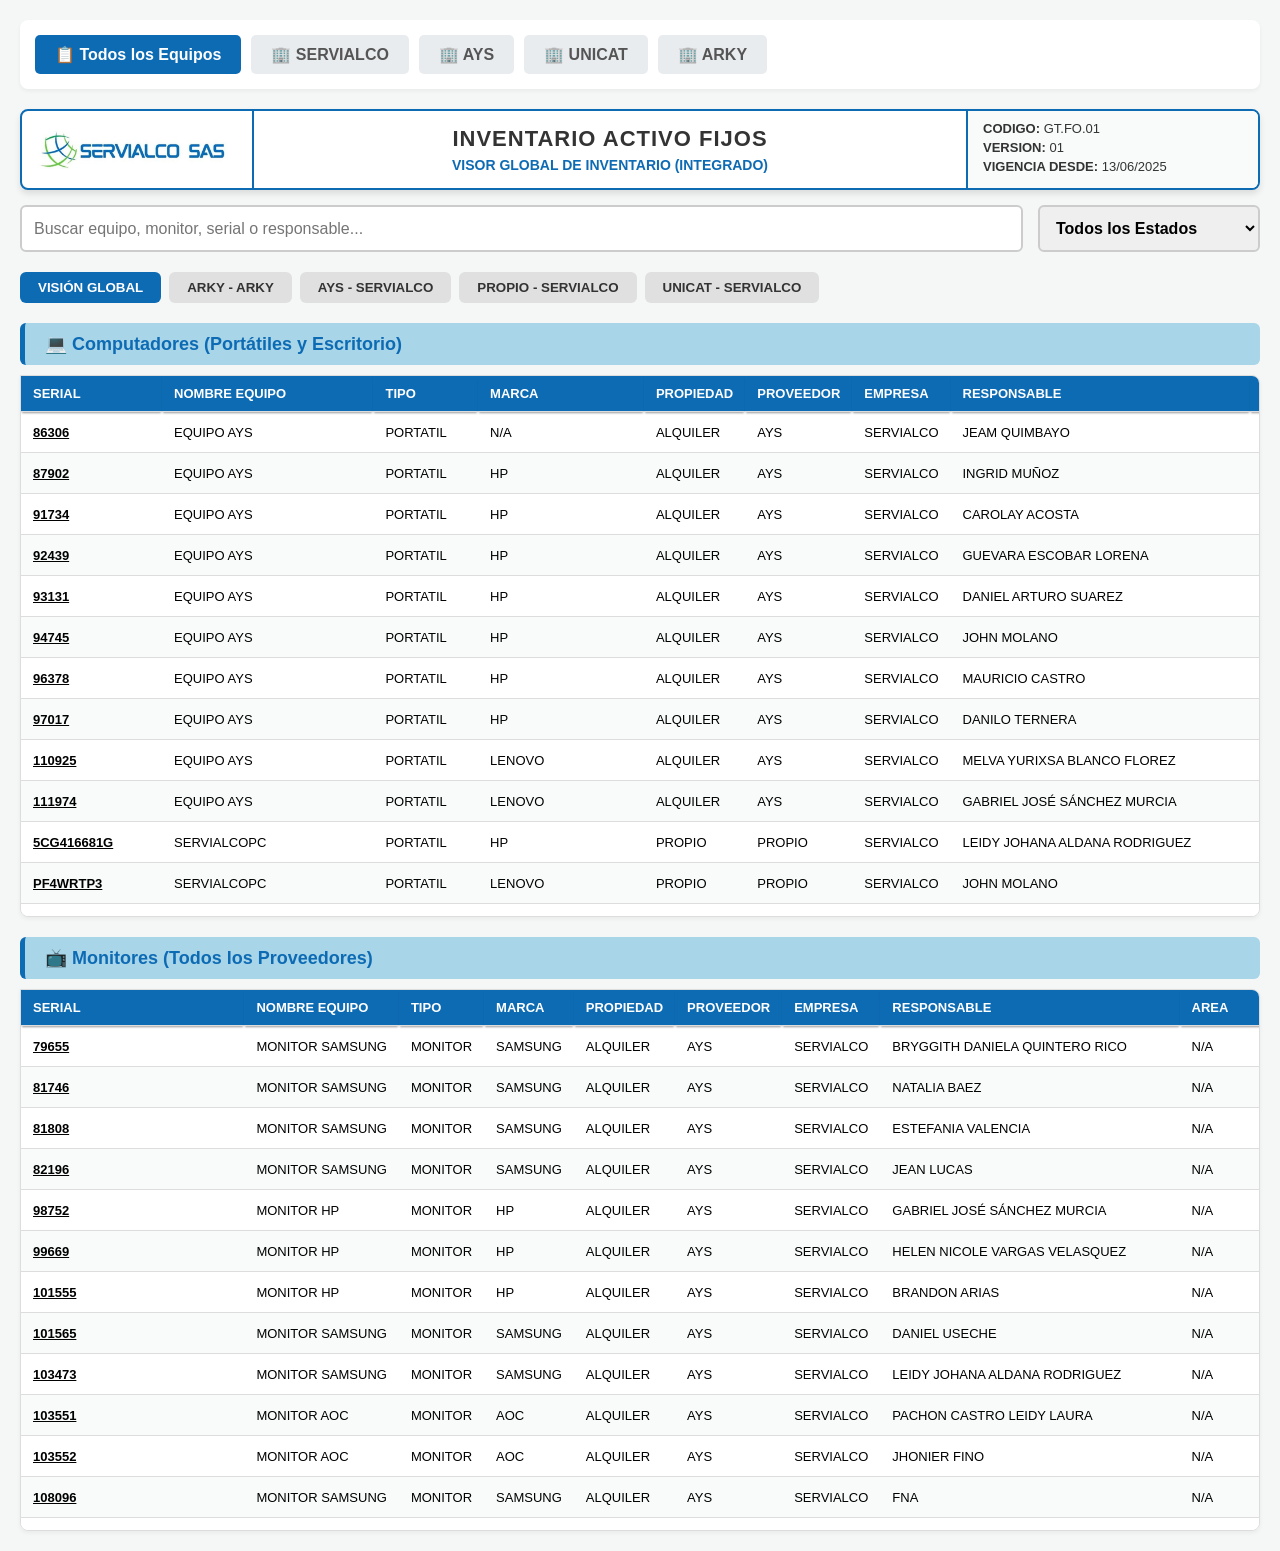
==== commit 39aac341: "Refactor filtering and history functions in index.html" ====
--- a/index.html
+++ b/index.html
@@ -224,7 +224,6 @@
             filtrarTabla();
         }
 
-        // Sobreescribimos filtrarTabla para soportar las pestañas de proveedores unificados
         window.filtrarTabla = function() {
             let filtroGlobal = document.getElementById("buscador").value.toUpperCase();
             let filtroEstado = document.getElementById("filtro-estado").value.toUpperCase();
@@ -249,6 +248,46 @@
             document.getElementById('sec-computadores').style.display = countC > 0 ? 'block' : 'none';
             document.getElementById('sec-monitores').style.display = countM > 0 ? 'block' : 'none';
         }
+
+        // Sobreescribimos verHistorial para buscar la bitácora desde la raíz
+        window.verHistorial = async function(serialBuscado) {
+            try {
+                document.getElementById('historial-serial').innerText = serialBuscado;
+                document.getElementById('cuerpo-historial').innerHTML = '<tr><td colspan="6" style="text-align:center; padding: 20px;">Consultando bitácora... ⏳</td></tr>';
+                document.getElementById('modalHistorial').style.display = 'block';
+
+                const response = await fetch('bitacora.csv?' + new Date().getTime());
+                const data = await response.text();
+                const filas = data.split('\n').filter(row => row.trim().length > 0);
+                
+                let htmlHistorial = '';
+                let hayRegistros = false;
+                
+                let sTarget1 = serialBuscado ? serialBuscado.toUpperCase() : '';
+
+                for(let i=1; i<filas.length; i++) {
+                    let sep = filas[i].includes(';') ? ';' : ',';
+                    let cols = filas[i].split(sep);
+                    let sBit = cols[1] ? cols[1].trim().toUpperCase() : '';
+                    
+                    if(sBit === sTarget1) {
+                        hayRegistros = true;
+                        htmlHistorial += `<tr style="border-bottom: 1px solid #ddd;">
+                            <td style="padding: 10px;">${cols[0] || ''}</td>
+                            <td style="padding: 10px;"><strong>${cols[2] || ''}</strong></td>
+                            <td style="padding: 10px;">${cols[3] || ''}</td>
+                            <td style="padding: 10px;">${cols[6] || ''}</td>
+                            <td style="padding: 10px;"><span class="badge bg-default">${cols[7] || ''}</span></td>
+                            <td style="padding: 10px;">${cols[10] || ''}</td>
+                        </tr>`;
+                    }
+                }
+                if(!hayRegistros) htmlHistorial = '<tr><td colspan="6" style="text-align:center; padding: 20px;">No hay registros en la bitácora para este serial.</td></tr>';
+                document.getElementById('cuerpo-historial').innerHTML = htmlHistorial;
+            } catch(e) { 
+                document.getElementById('cuerpo-historial').innerHTML = '<tr><td colspan="6" style="text-align:center; color:red; padding: 20px;">Error al cargar historial.</td></tr>'; 
+            }
+        }
     </script>
 </body>
 </html>
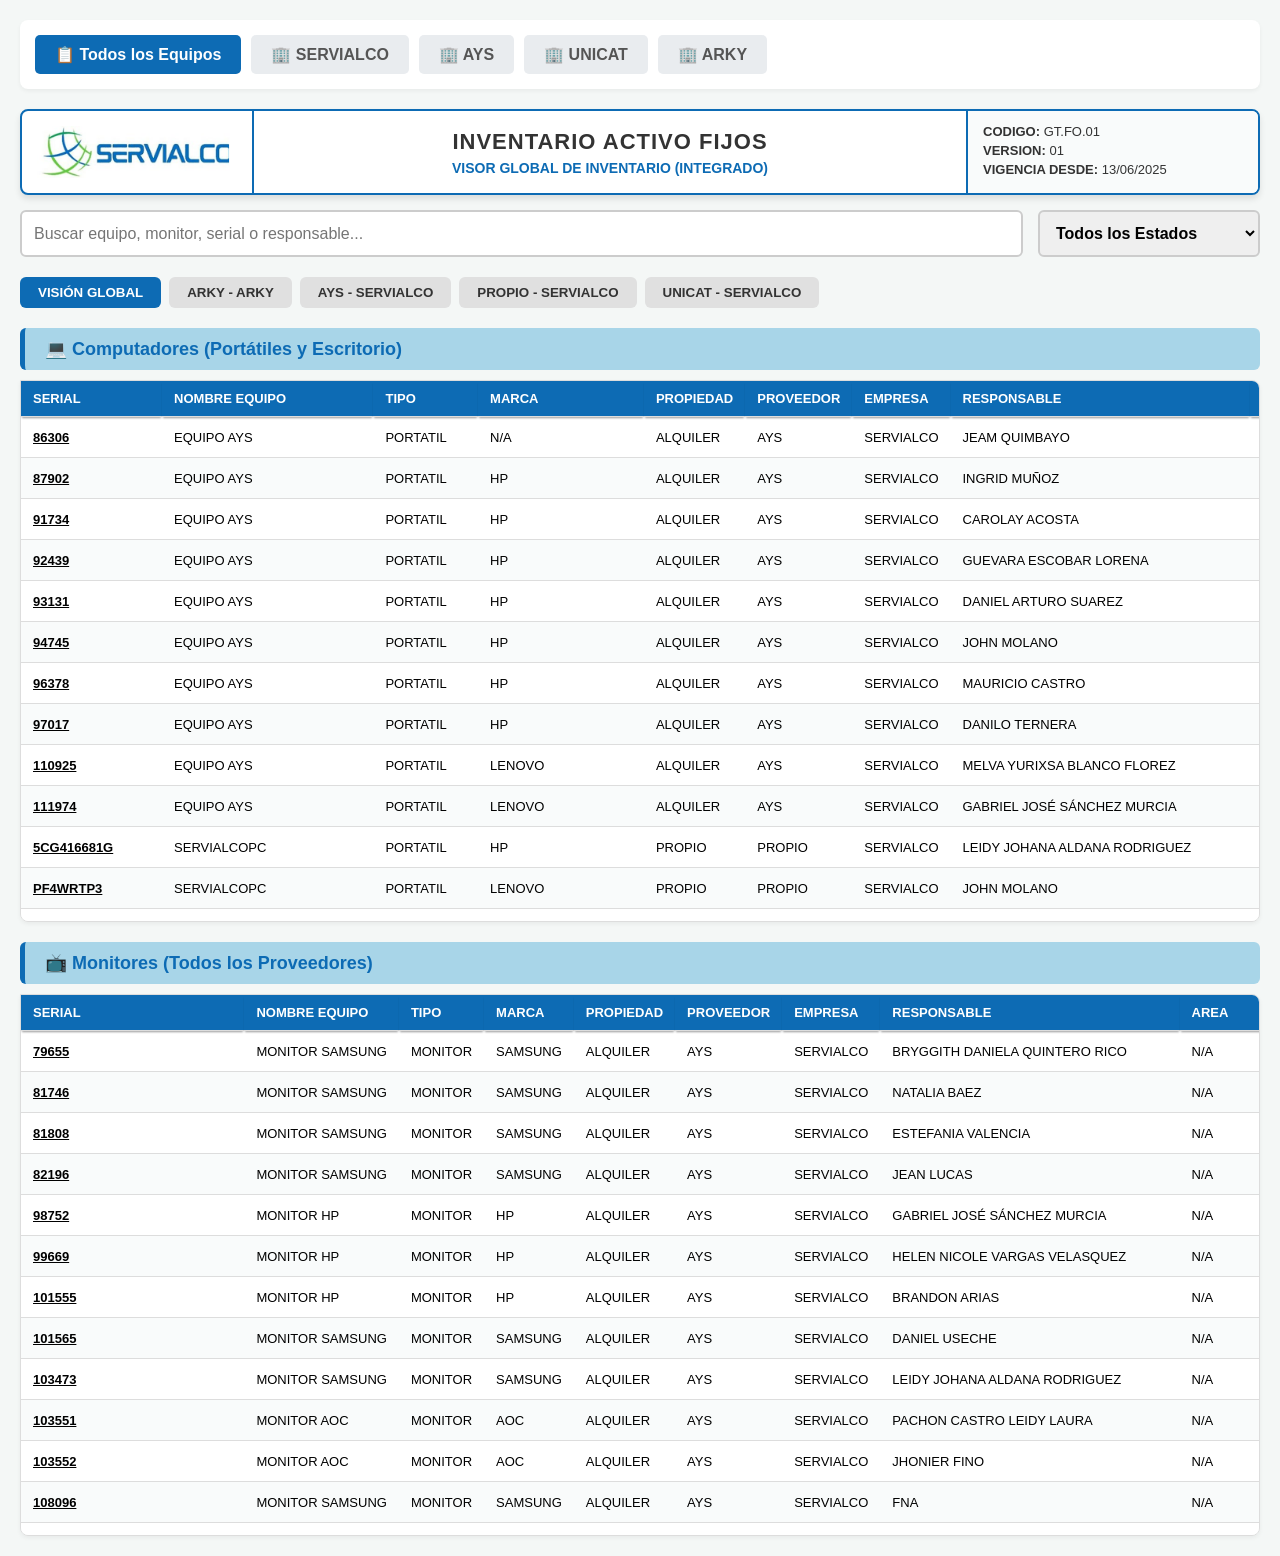
==== commit 1da70264: "Add cache-busting versioning to script tags Updated script tags to force cache refresh with versioni" ====
--- a/index.html
+++ b/index.html
@@ -101,13 +101,12 @@
         </div>
     </div>
 
-    <!-- SCRIPTS MODULARES -->
-    <script src="js/api.js"></script>
-    <script src="js/ui.js"></script>
+    <!-- SCRIPTS MODULARES (Forzando la actualización del caché) -->
+    <script src="js/api.js?v=11"></script>
+    <script src="js/ui.js?v=11"></script>
     <script>
         let datosGlobales = [];
 
-        // Rutas relativas desde la raíz a los CSVs
         const ARCHIVOS_CSV = [
             'Servialco/servialco.csv',
             'AYS-Servialco/ays-servialco.csv',
@@ -125,7 +124,6 @@
 
                 const timestamp = new Date().getTime();
                 
-                // 1. Cargar CSVs base
                 const respuestasCsv = await Promise.all(
                     ARCHIVOS_CSV.map(url => fetch(`${url}?${timestamp}`).then(r => r.ok ? r.text() : ''))
                 );
@@ -159,19 +157,20 @@
                     }
                 });
 
-                // 2. Sincronizar en vivo con la bitácora unificada
+                // Sincronizar en vivo con la bitácora
                 try {
                     const responseBit = await fetch(`bitacora.csv?${timestamp}`);
                     if (responseBit.ok) {
                         const dataBit = await responseBit.text();
                         const filasBit = dataBit.split('\n').filter(row => row.trim().length > 0);
+                        const fechaHoy = new Date().toISOString().split('T')[0];
                         
                         for (let i = 1; i < filasBit.length; i++) {
                             let sepBit = filasBit[i].includes(';') ? ';' : ',';
                             let colsBit = filasBit[i].split(sepBit);
                             if (colsBit.length < 11) continue;
 
-                            let bFecha = colsBit[0] ? colsBit[0].trim() : '';
+                            let bFechaEntrega = colsBit[0] ? colsBit[0].trim() : '';
                             let bSerial = colsBit[1] ? colsBit[1].trim().toUpperCase() : '';
                             let bResp = colsBit[3] ? colsBit[3].trim() : '';
                             let bArea = colsBit[4] ? colsBit[4].trim() : '';
@@ -188,7 +187,8 @@
                                 let idxUbic = encabezadosGlobales.findIndex(h => h.trim().toLowerCase() === 'ubicacion');
                                 let idxEstado = encabezadosGlobales.findIndex(h => h.trim().toLowerCase() === 'estado');
                                 let idxObs = encabezadosGlobales.findIndex(h => h.trim().toLowerCase() === 'observaciones');
-                                let idxFecha = encabezadosGlobales.findIndex(h => h.trim().toLowerCase() === 'ultima_actualizacion');
+                                let idxFechaAct = encabezadosGlobales.findIndex(h => h.trim().toLowerCase() === 'ultima_actualizacion');
+                                let idxEntrega = encabezadosGlobales.findIndex(h => h.trim().toLowerCase() === 'fecha_entrega');
 
                                 if (idxResp > -1 && bResp) equipoEncontrado[idxResp] = bResp;
                                 if (idxArea > -1 && bArea) equipoEncontrado[idxArea] = bArea;
@@ -196,13 +196,14 @@
                                 if (idxUbic > -1 && bUbic) equipoEncontrado[idxUbic] = bUbic;
                                 if (idxEstado > -1 && bEstado) equipoEncontrado[idxEstado] = bEstado;
                                 if (idxObs > -1 && bObs) equipoEncontrado[idxObs] = bObs;
-                                if (idxFecha > -1 && bFecha) equipoEncontrado[idxFecha] = bFecha;
+                                if (idxEntrega > -1 && bFechaEntrega) equipoEncontrado[idxEntrega] = bFechaEntrega;
+                                if (idxFechaAct > -1) equipoEncontrado[idxFechaAct] = fechaHoy;
                             }
                         }
                     }
                 } catch (errBit) { console.warn("Bitácora no sincronizada en visor global:", errBit); }
 
-                // 3. Crear pestañas dinámicas
+                // Crear pestañas dinámicas
                 const tabsContainer = document.getElementById('tabs-container');
                 tabsContainer.innerHTML = `<button class="tab-btn active" onclick="filtrarPorPestana('TODOS', this)">VISIÓN GLOBAL</button>`;
                 
@@ -249,7 +250,6 @@
             document.getElementById('sec-monitores').style.display = countM > 0 ? 'block' : 'none';
         }
 
-        // Sobreescribimos verHistorial para buscar la bitácora desde la raíz
         window.verHistorial = async function(serialBuscado) {
             try {
                 document.getElementById('historial-serial').innerText = serialBuscado;
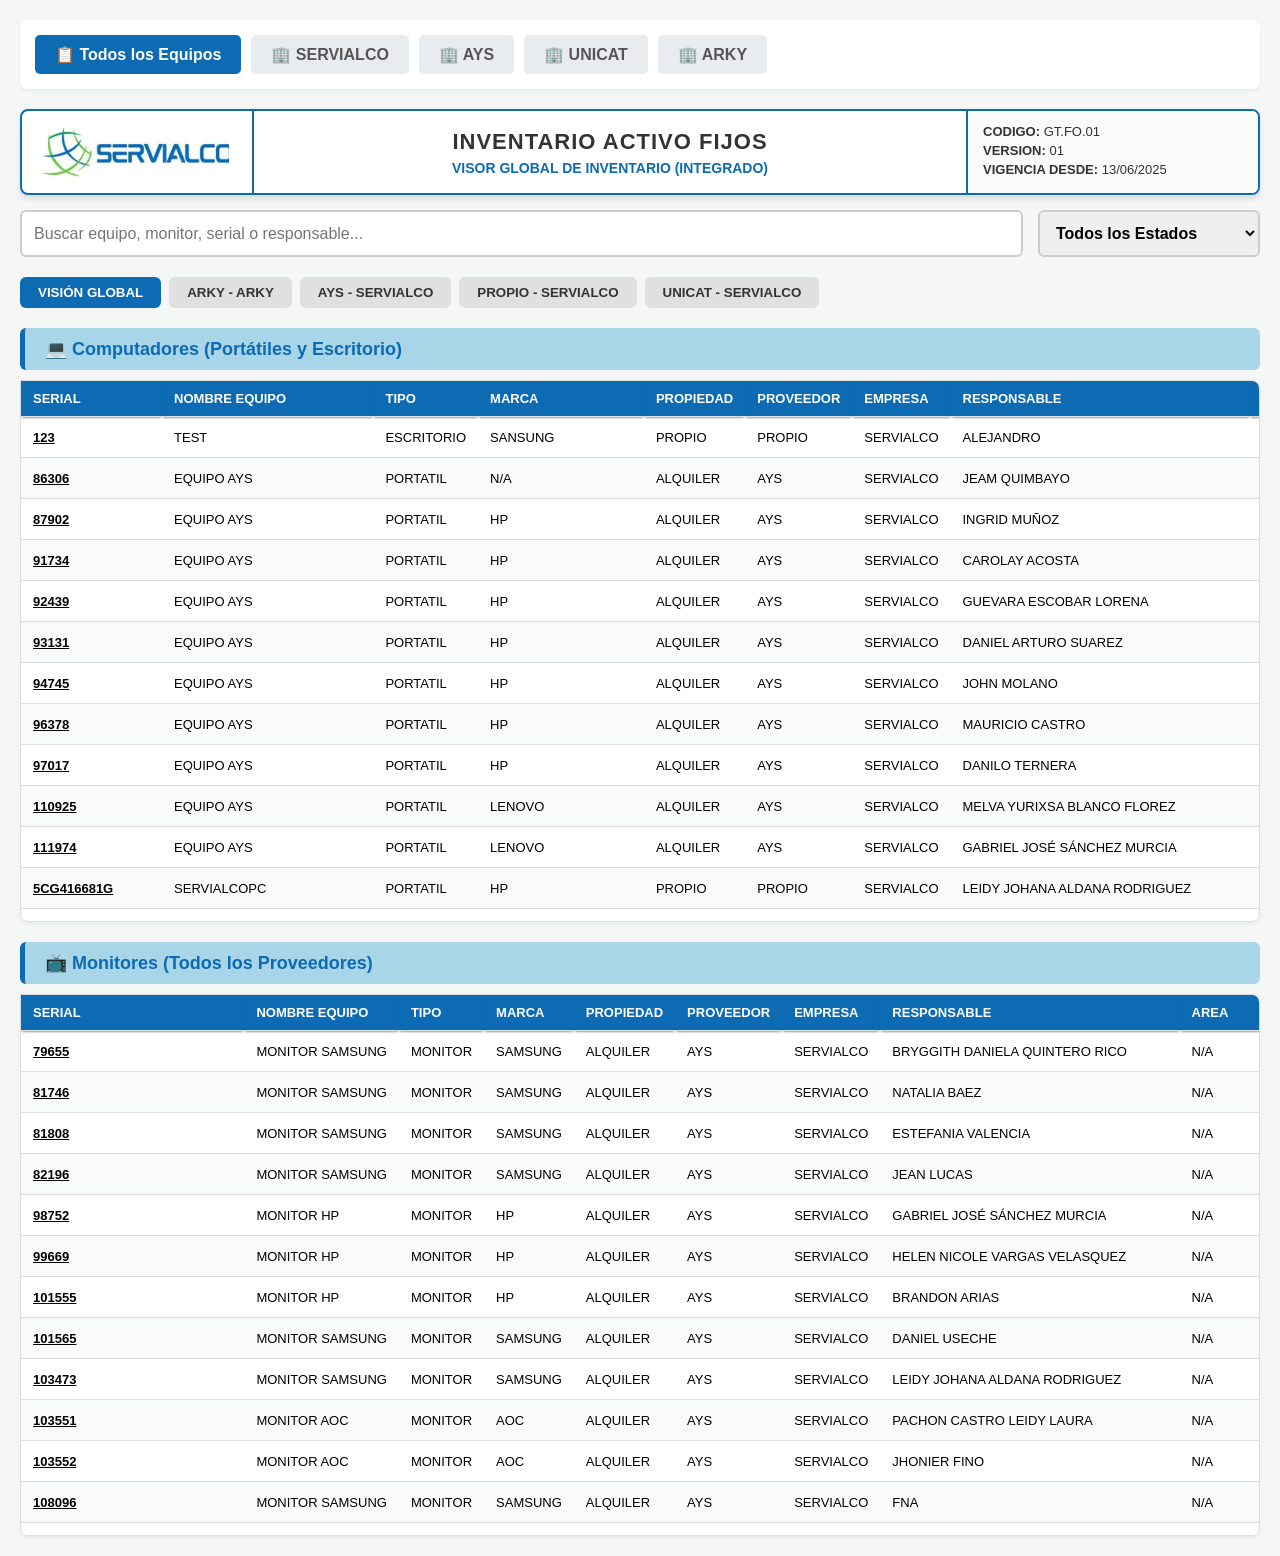
==== commit 1329bebf: "Update script versions and enhance inventory tracking Updated script references to force cache refre" ====
--- a/index.html
+++ b/index.html
@@ -101,9 +101,9 @@
         </div>
     </div>
 
-    <!-- SCRIPTS MODULARES (Forzando la actualización del caché) -->
-    <script src="js/api.js?v=11"></script>
-    <script src="js/ui.js?v=11"></script>
+    <!-- SCRIPTS MODULARES (Forzando actualización con v=12) -->
+    <script src="js/api.js?v=12"></script>
+    <script src="js/ui.js?v=12"></script>
     <script>
         let datosGlobales = [];
 
@@ -172,14 +172,29 @@
 
                             let bFechaEntrega = colsBit[0] ? colsBit[0].trim() : '';
                             let bSerial = colsBit[1] ? colsBit[1].trim().toUpperCase() : '';
+                            let bEvento = colsBit[2] ? colsBit[2].trim().toUpperCase() : '';
                             let bResp = colsBit[3] ? colsBit[3].trim() : '';
                             let bArea = colsBit[4] ? colsBit[4].trim() : '';
                             let bCargo = colsBit[5] ? colsBit[5].trim() : '';
                             let bUbic = colsBit[6] ? colsBit[6].trim() : '';
                             let bEstado = colsBit[7] ? colsBit[7].trim().toUpperCase() : '';
+                            let bProv = colsBit[8] ? colsBit[8].trim().toUpperCase() : '';
+                            let bEmp = colsBit[9] ? colsBit[9].trim().toUpperCase() : '';
                             let bObs = colsBit[10] ? colsBit[10].trim() : '';
+                            
+                            // Los 4 campos nuevos (pueden venir vacíos en filas viejas)
+                            let bNombre = colsBit[11] ? colsBit[11].trim().toUpperCase() : '';
+                            let bTipo = colsBit[12] ? colsBit[12].trim().toUpperCase() : '';
+                            let bMarca = colsBit[13] ? colsBit[13].trim().toUpperCase() : '';
+                            let bProp = colsBit[14] ? colsBit[14].trim().toUpperCase() : '';
+
+                            if (bEvento === 'ELIMINAR' || bEvento === 'DEVOLVER') {
+                                delete mapaInventario[bSerial];
+                                continue;
+                            }
 
                             if (mapaInventario[bSerial]) {
+                                // Actualizar equipo existente
                                 let equipoEncontrado = mapaInventario[bSerial].data;
                                 let idxResp = encabezadosGlobales.findIndex(h => h.trim().toLowerCase() === 'responsable');
                                 let idxArea = encabezadosGlobales.findIndex(h => h.trim().toLowerCase() === 'area');
@@ -198,6 +213,49 @@
                                 if (idxObs > -1 && bObs) equipoEncontrado[idxObs] = bObs;
                                 if (idxEntrega > -1 && bFechaEntrega) equipoEncontrado[idxEntrega] = bFechaEntrega;
                                 if (idxFechaAct > -1) equipoEncontrado[idxFechaAct] = fechaHoy;
+                            } else {
+                                // INYECCIÓN INMEDIATA: Si el equipo es nuevo en la bitácora pero aún no está en los CSV
+                                if (bEvento === 'NUEVO' || bEvento === 'ASIGNACION_INICIAL') {
+                                    let equipoEncontrado = new Array(encabezadosGlobales.length).fill('');
+                                    equipoEncontrado[0] = bSerial;
+                                    
+                                    let idxProv = encabezadosGlobales.findIndex(h => h.trim().toLowerCase().includes('proveedor'));
+                                    let idxEmp = encabezadosGlobales.findIndex(h => h.trim().toLowerCase() === 'empresa');
+                                    let idxNombre = encabezadosGlobales.findIndex(h => h.trim().toLowerCase().replace(/_/g, ' ') === 'nombre equipo');
+                                    let idxTipo = encabezadosGlobales.findIndex(h => h.trim().toLowerCase() === 'tipo');
+                                    let idxMarca = encabezadosGlobales.findIndex(h => h.trim().toLowerCase() === 'marca');
+                                    let idxProp = encabezadosGlobales.findIndex(h => h.trim().toLowerCase() === 'propiedad');
+                                    
+                                    let idxResp = encabezadosGlobales.findIndex(h => h.trim().toLowerCase() === 'responsable');
+                                    let idxArea = encabezadosGlobales.findIndex(h => h.trim().toLowerCase() === 'area');
+                                    let idxCargo = encabezadosGlobales.findIndex(h => h.trim().toLowerCase() === 'cargo');
+                                    let idxUbic = encabezadosGlobales.findIndex(h => h.trim().toLowerCase() === 'ubicacion');
+                                    let idxEstado = encabezadosGlobales.findIndex(h => h.trim().toLowerCase() === 'estado');
+                                    let idxObs = encabezadosGlobales.findIndex(h => h.trim().toLowerCase() === 'observaciones');
+                                    let idxFechaAct = encabezadosGlobales.findIndex(h => h.trim().toLowerCase() === 'ultima_actualizacion');
+                                    let idxEntrega = encabezadosGlobales.findIndex(h => h.trim().toLowerCase() === 'fecha_entrega');
+
+                                    if (idxProv > -1) equipoEncontrado[idxProv] = bProv;
+                                    if (idxEmp > -1) equipoEncontrado[idxEmp] = bEmp;
+                                    if (idxNombre > -1) equipoEncontrado[idxNombre] = bNombre;
+                                    if (idxTipo > -1) equipoEncontrado[idxTipo] = bTipo || 'PORTATIL';
+                                    if (idxMarca > -1) equipoEncontrado[idxMarca] = bMarca;
+                                    if (idxProp > -1) equipoEncontrado[idxProp] = bProp;
+                                    
+                                    if (idxResp > -1) equipoEncontrado[idxResp] = bResp;
+                                    if (idxArea > -1) equipoEncontrado[idxArea] = bArea;
+                                    if (idxCargo > -1) equipoEncontrado[idxCargo] = bCargo;
+                                    if (idxUbic > -1) equipoEncontrado[idxUbic] = bUbic;
+                                    if (idxEstado > -1) equipoEncontrado[idxEstado] = bEstado || 'ASIGNADO';
+                                    if (idxObs > -1) equipoEncontrado[idxObs] = bObs;
+                                    if (idxEntrega > -1) equipoEncontrado[idxEntrega] = bFechaEntrega;
+                                    if (idxFechaAct > -1) equipoEncontrado[idxFechaAct] = fechaHoy;
+
+                                    let etiquetaGrupo = `${bProv || 'PROPIO'} - ${bEmp || 'S/E'}`;
+                                    gruposUnicos.add(etiquetaGrupo);
+                                    
+                                    mapaInventario[bSerial] = { data: equipoEncontrado, grupo: etiquetaGrupo };
+                                }
                             }
                         }
                     }
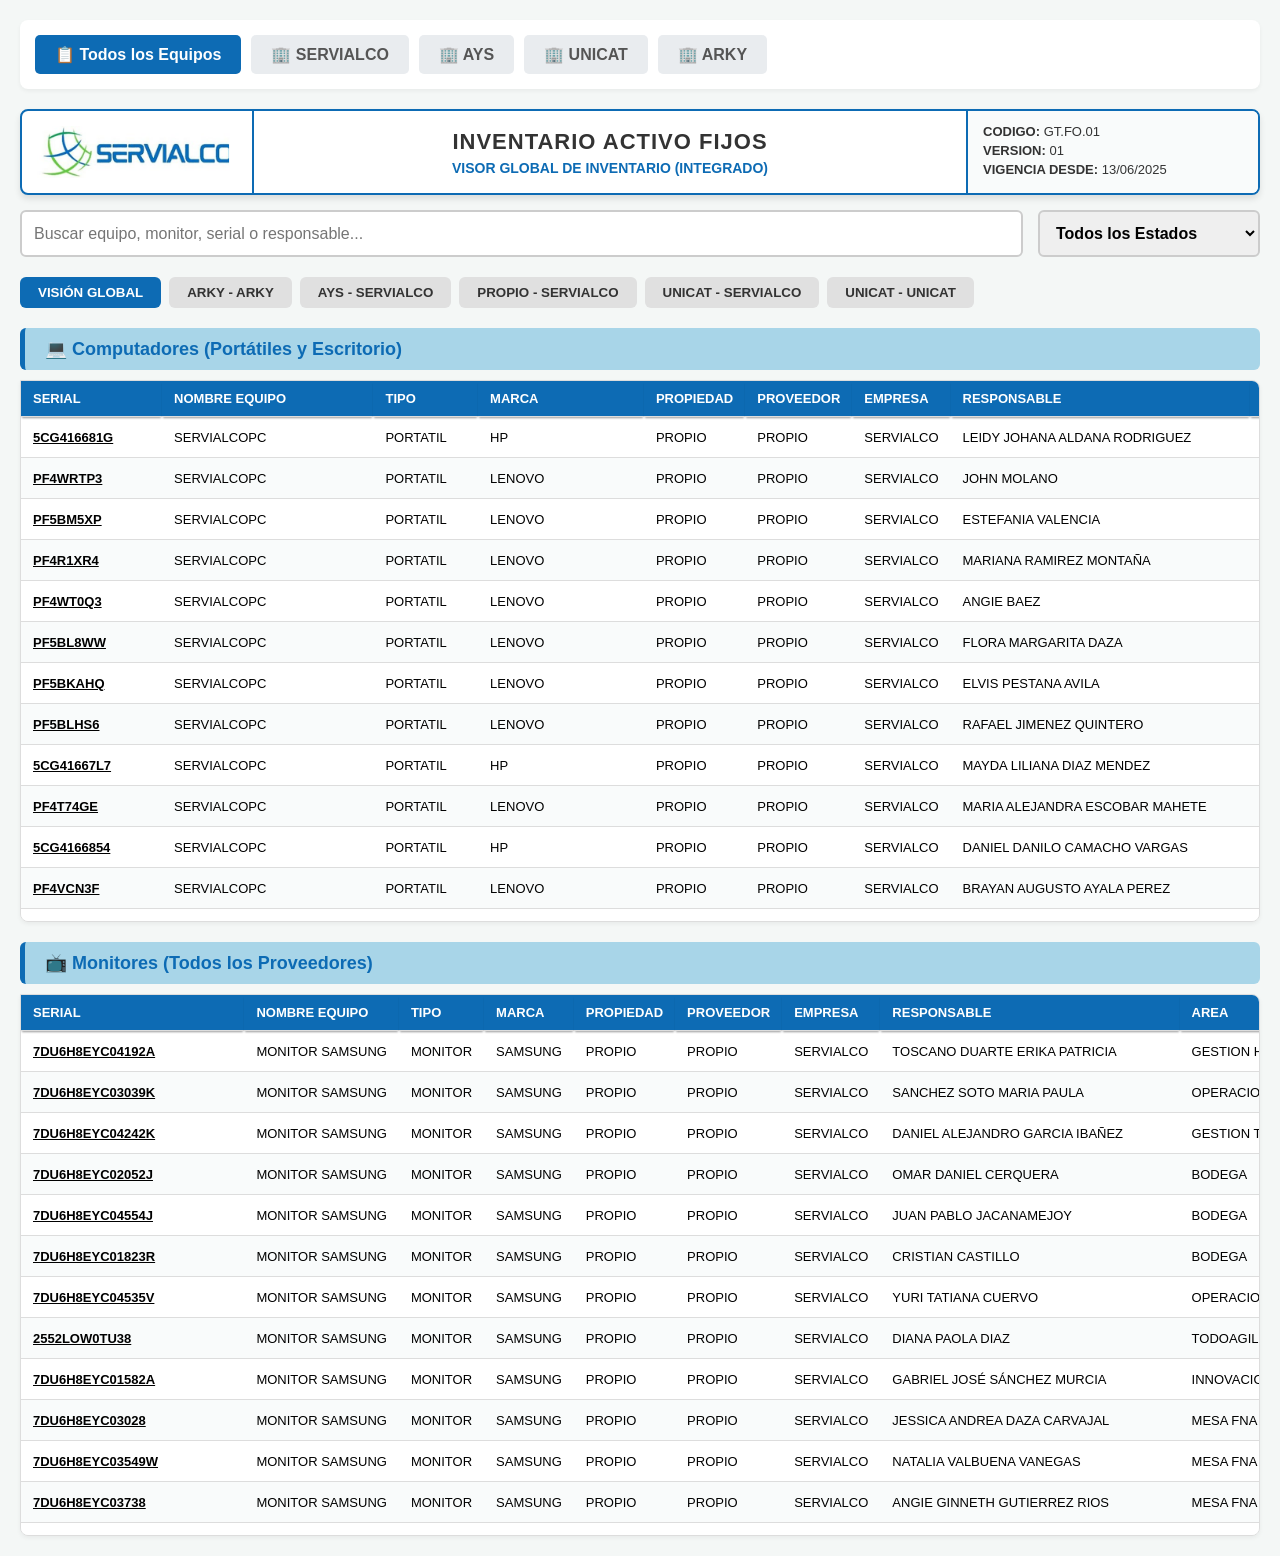
==== commit 53e4e523: "Update script version and refactor inventory logic" ====
--- a/index.html
+++ b/index.html
@@ -101,9 +101,9 @@
         </div>
     </div>
 
-    <!-- SCRIPTS MODULARES (Forzando actualización con v=12) -->
-    <script src="js/api.js?v=12"></script>
-    <script src="js/ui.js?v=12"></script>
+    <!-- SCRIPTS MODULARES (Forzando la actualización del caché para evitar fallos visuales) -->
+    <script src="js/api.js?v=13"></script>
+    <script src="js/ui.js?v=13"></script>
     <script>
         let datosGlobales = [];
 
@@ -129,6 +129,8 @@
                 );
 
                 let mapaInventario = {};
+                let idxProvCsv = -1;
+                let idxEmpCsv = -1;
 
                 respuestasCsv.forEach(data => {
                     if (!data) return;
@@ -139,6 +141,8 @@
                     
                     if (!cabeceraEstablecida) {
                         encabezadosGlobales = filas[0].split(separador);
+                        idxProvCsv = encabezadosGlobales.findIndex(h => h.trim().toLowerCase().includes('proveedor'));
+                        idxEmpCsv = encabezadosGlobales.findIndex(h => h.trim().toLowerCase() === 'empresa');
                         renderizarEncabezados(false);
                         cabeceraEstablecida = true;
                     }
@@ -146,13 +150,19 @@
                     for (let i = 1; i < filas.length; i++) {
                         const columnas = filas[i].split(separador);
                         const serialKey = columnas[0] ? columnas[0].trim().toUpperCase() : '';
-                        const proveedor = columnas[5] ? columnas[5].trim() : 'PROPIO';
-                        const empresa = columnas[6] ? columnas[6].trim() : 'S/E';
+                        
+                        let proveedor = idxProvCsv > -1 && columnas[idxProvCsv] ? columnas[idxProvCsv].trim().toUpperCase() : 'PROPIO';
+                        let empresa = idxEmpCsv > -1 && columnas[idxEmpCsv] ? columnas[idxEmpCsv].trim().toUpperCase() : 'S/E';
+                        if (!proveedor) proveedor = 'PROPIO';
+
                         const etiquetaGrupo = `${proveedor} - ${empresa}`;
+                        
+                        // CLAVE ÚNICA: Soluciona el problema de seriales duplicados entre módulos
+                        const claveUnica = `${serialKey}_${proveedor}`;
                         
                         if (serialKey) {
                             gruposUnicos.add(etiquetaGrupo);
-                            mapaInventario[serialKey] = { data: columnas, grupo: etiquetaGrupo };
+                            mapaInventario[claveUnica] = { data: columnas, grupo: etiquetaGrupo };
                         }
                     }
                 });
@@ -182,20 +192,21 @@
                             let bEmp = colsBit[9] ? colsBit[9].trim().toUpperCase() : '';
                             let bObs = colsBit[10] ? colsBit[10].trim() : '';
                             
-                            // Los 4 campos nuevos (pueden venir vacíos en filas viejas)
                             let bNombre = colsBit[11] ? colsBit[11].trim().toUpperCase() : '';
                             let bTipo = colsBit[12] ? colsBit[12].trim().toUpperCase() : '';
                             let bMarca = colsBit[13] ? colsBit[13].trim().toUpperCase() : '';
                             let bProp = colsBit[14] ? colsBit[14].trim().toUpperCase() : '';
 
+                            let provReal = bProv || 'PROPIO';
+                            let claveUnica = `${bSerial}_${provReal}`;
+
                             if (bEvento === 'ELIMINAR' || bEvento === 'DEVOLVER') {
-                                delete mapaInventario[bSerial];
+                                delete mapaInventario[claveUnica];
                                 continue;
                             }
 
-                            if (mapaInventario[bSerial]) {
-                                // Actualizar equipo existente
-                                let equipoEncontrado = mapaInventario[bSerial].data;
+                            if (mapaInventario[claveUnica]) {
+                                let equipoEncontrado = mapaInventario[claveUnica].data;
                                 let idxResp = encabezadosGlobales.findIndex(h => h.trim().toLowerCase() === 'responsable');
                                 let idxArea = encabezadosGlobales.findIndex(h => h.trim().toLowerCase() === 'area');
                                 let idxCargo = encabezadosGlobales.findIndex(h => h.trim().toLowerCase() === 'cargo');
@@ -214,7 +225,6 @@
                                 if (idxEntrega > -1 && bFechaEntrega) equipoEncontrado[idxEntrega] = bFechaEntrega;
                                 if (idxFechaAct > -1) equipoEncontrado[idxFechaAct] = fechaHoy;
                             } else {
-                                // INYECCIÓN INMEDIATA: Si el equipo es nuevo en la bitácora pero aún no está en los CSV
                                 if (bEvento === 'NUEVO' || bEvento === 'ASIGNACION_INICIAL') {
                                     let equipoEncontrado = new Array(encabezadosGlobales.length).fill('');
                                     equipoEncontrado[0] = bSerial;
@@ -235,7 +245,7 @@
                                     let idxFechaAct = encabezadosGlobales.findIndex(h => h.trim().toLowerCase() === 'ultima_actualizacion');
                                     let idxEntrega = encabezadosGlobales.findIndex(h => h.trim().toLowerCase() === 'fecha_entrega');
 
-                                    if (idxProv > -1) equipoEncontrado[idxProv] = bProv;
+                                    if (idxProv > -1) equipoEncontrado[idxProv] = provReal;
                                     if (idxEmp > -1) equipoEncontrado[idxEmp] = bEmp;
                                     if (idxNombre > -1) equipoEncontrado[idxNombre] = bNombre;
                                     if (idxTipo > -1) equipoEncontrado[idxTipo] = bTipo || 'PORTATIL';
@@ -251,17 +261,16 @@
                                     if (idxEntrega > -1) equipoEncontrado[idxEntrega] = bFechaEntrega;
                                     if (idxFechaAct > -1) equipoEncontrado[idxFechaAct] = fechaHoy;
 
-                                    let etiquetaGrupo = `${bProv || 'PROPIO'} - ${bEmp || 'S/E'}`;
+                                    let etiquetaGrupo = `${provReal} - ${bEmp || 'S/E'}`;
                                     gruposUnicos.add(etiquetaGrupo);
                                     
-                                    mapaInventario[bSerial] = { data: equipoEncontrado, grupo: etiquetaGrupo };
+                                    mapaInventario[claveUnica] = { data: equipoEncontrado, grupo: etiquetaGrupo };
                                 }
                             }
                         }
                     }
                 } catch (errBit) { console.warn("Bitácora no sincronizada en visor global:", errBit); }
 
-                // Crear pestañas dinámicas
                 const tabsContainer = document.getElementById('tabs-container');
                 tabsContainer.innerHTML = `<button class="tab-btn active" onclick="filtrarPorPestana('TODOS', this)">VISIÓN GLOBAL</button>`;
                 
